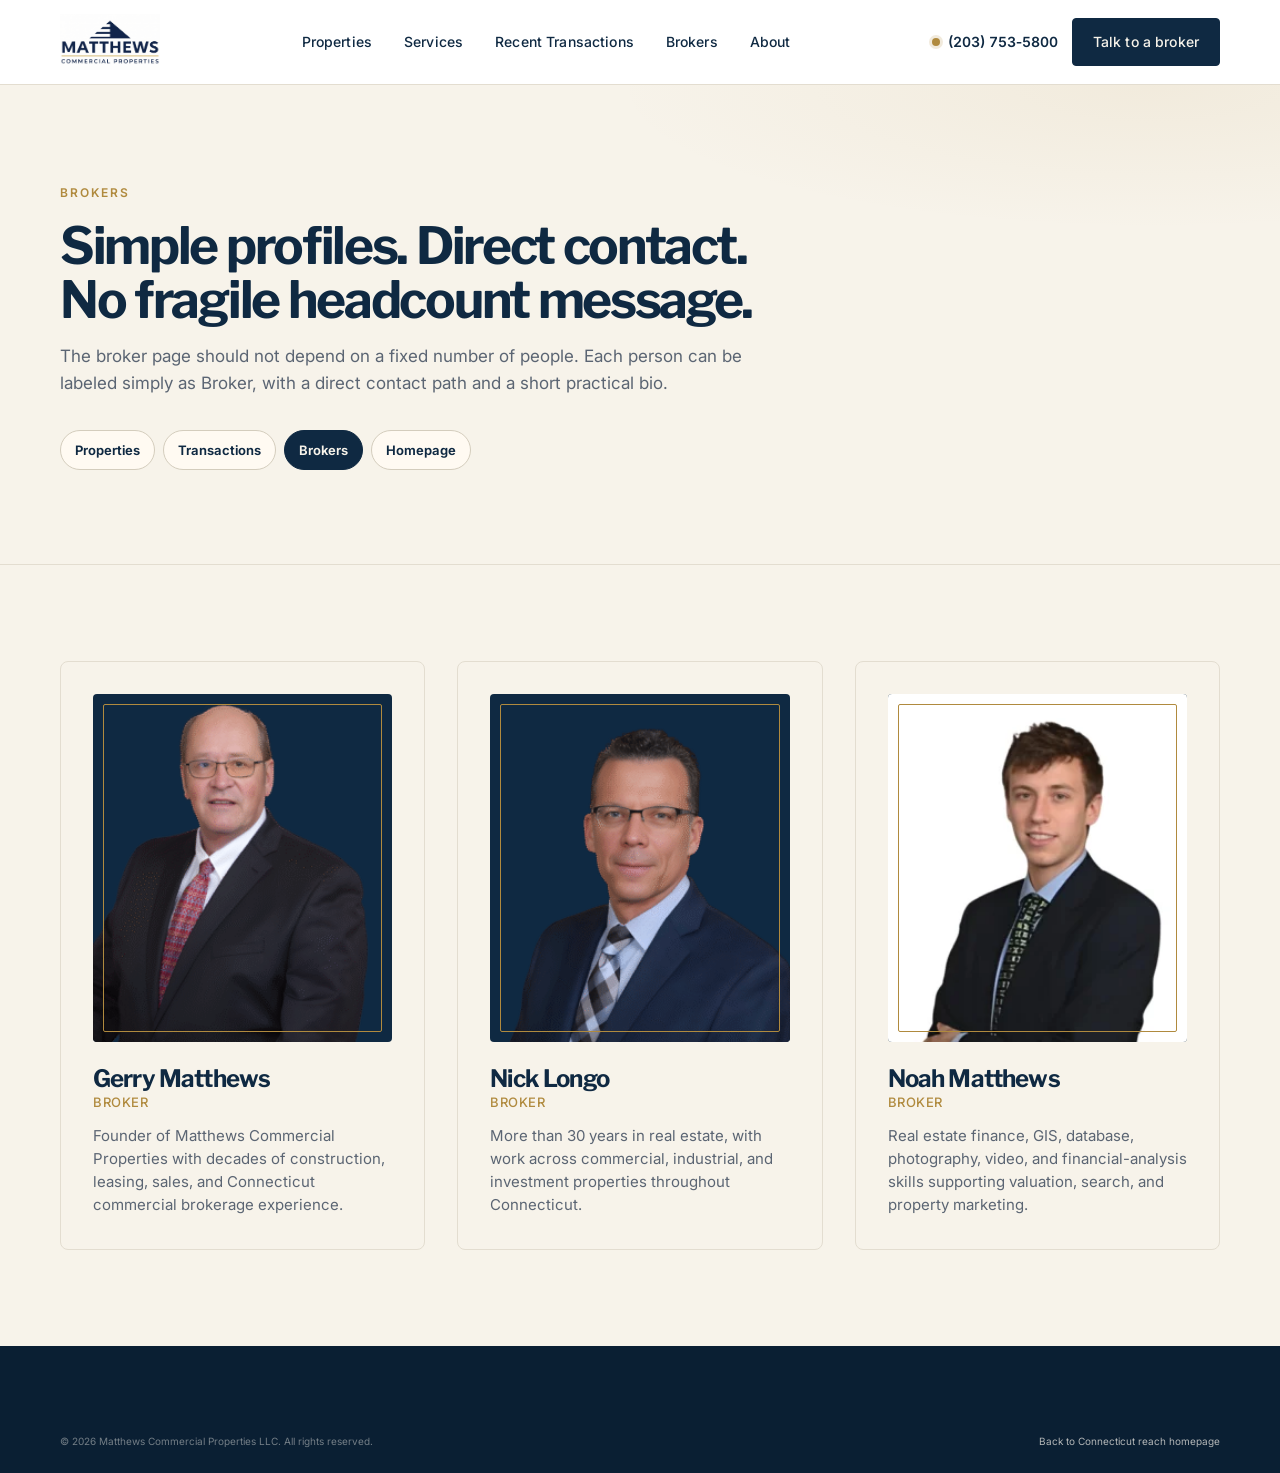
==== brokers-connecticut.html @ a69dc345 "Add subpage concepts and reduce heading scale" ====
<!doctype html>
<html lang="en">
  <head>
    <meta charset="utf-8" />
    <meta name="viewport" content="width=device-width,initial-scale=1" />
    <title>Brokers — Matthews Commercial Properties</title>
    <meta name="description" content="A page concept for Matthews Commercial Properties broker profiles with direct contact paths." />
    <meta name="theme-color" content="#0f2942" />
    <link rel="preconnect" href="https://fonts.googleapis.com" />
    <link rel="preconnect" href="https://fonts.gstatic.com" crossorigin />
    <link href="https://fonts.googleapis.com/css2?family=Inter:wght@300..700&family=Libre+Franklin:wght@400..800&display=swap" rel="stylesheet" />
    <link rel="stylesheet" href="css/styles.css" />
  </head>
  <body class="page-connecticut-reach">
    <header class="site-header" id="siteHeader">
      <div class="container header-inner">
        <a href="connecticut-reach.html" class="brand" aria-label="Matthews Commercial Properties home">
          <img class="brand-logo" src="assets/matthews-logo.jpg" alt="Matthews Commercial Properties" width="1935" height="1080" />
        </a>
        <nav class="primary-nav" aria-label="Primary">
          <ul>
            <li><a href="properties-connecticut.html">Properties</a></li>
            <li><a href="connecticut-reach.html#services">Services</a></li>
            <li><a href="transactions-connecticut.html">Recent Transactions</a></li>
            <li><a href="brokers-connecticut.html">Brokers</a></li>
            <li><a href="connecticut-reach.html#about">About</a></li>
          </ul>
        </nav>
        <div class="header-cta">
          <a class="phone-link" href="tel:+12037535800"><span class="phone-dot" aria-hidden="true"></span>(203) 753&#8209;5800</a>
          <a class="btn btn-primary" href="connecticut-reach.html#contact">Talk to a broker</a>
        </div>
      </div>
    </header>

    <main>
      <section class="subpage-hero">
        <div class="container">
          <span class="kicker">Brokers</span>
          <h1>Simple profiles. Direct contact. No fragile headcount message.</h1>
          <p>
            The broker page should not depend on a fixed number of people. Each person can be labeled
            simply as Broker, with a direct contact path and a short practical bio.
          </p>
          <nav class="subpage-tabs" aria-label="Page concepts">
            <a href="properties-connecticut.html">Properties</a>
            <a href="transactions-connecticut.html">Transactions</a>
            <a class="is-active" href="brokers-connecticut.html">Brokers</a>
            <a href="connecticut-reach.html">Homepage</a>
          </nav>
        </div>
      </section>

      <section class="subpage-section">
        <div class="container">
          <div class="broker-list">
            <article class="team-card">
              <div class="team-portrait"><img src="assets/gerry-matthews.png" alt="Gerry Matthews" width="270" height="340" /></div>
              <h2>Gerry Matthews</h2>
              <p class="team-role">Broker</p>
              <p class="team-bio">Founder of Matthews Commercial Properties with decades of construction, leasing, sales, and Connecticut commercial brokerage experience.</p>
            </article>
            <article class="team-card">
              <div class="team-portrait"><img src="assets/nick-longo.png" alt="Nick Longo" width="270" height="340" /></div>
              <h2>Nick Longo</h2>
              <p class="team-role">Broker</p>
              <p class="team-bio">More than 30 years in real estate, with work across commercial, industrial, and investment properties throughout Connecticut.</p>
            </article>
            <article class="team-card">
              <div class="team-portrait"><img src="assets/noah-matthews.webp" alt="Noah Matthews" width="270" height="340" /></div>
              <h2>Noah Matthews</h2>
              <p class="team-role">Broker</p>
              <p class="team-bio">Real estate finance, GIS, database, photography, video, and financial-analysis skills supporting valuation, search, and property marketing.</p>
            </article>
          </div>
        </div>
      </section>
    </main>

    <footer class="site-footer">
      <div class="container footer-meta">
        <small>© <span id="year"></span> Matthews Commercial Properties LLC. All rights reserved.</small>
        <small><a href="connecticut-reach.html">Back to Connecticut reach homepage</a></small>
      </div>
    </footer>
    <script src="js/connecticut-reach.js" defer></script>
  </body>
</html>
---- css/styles.css ----
/* ============================================================
   Matthews Commercial Properties — concept redesign
   Hand-coded HTML/CSS/JS. Single-page scroll layout.
   ============================================================ */

:root {
  /* Brand palette — navy/ink + warm cream + muted gold + slate */
  --ink: #0f2942;            /* deep navy, primary */
  --ink-2: #16334f;          /* navy hover / softer */
  --ink-3: #1a3b5c;
  --gold: #b08a3e;           /* logo brass accent */
  --gold-2: #c79a4a;
  --clay: #8d5a3b;           /* warmer regional / masonry note */
  --slate: #56697c;
  --slate-2: #7d8a99;

  --cream: #f7f3ea;          /* warm off-white background */
  --cream-2: #f0e8dc;
  --paper: #fffaf2;          /* lighter card surface */
  --paper-pure: #ffffff;     /* clean white for logo lockups */
  --rule: #e3ddd0;
  --rule-2: #d4cdbd;

  --text: #1a1f26;
  --text-muted: #5b6573;
  --text-faint: #8d97a3;

  /* Spacing scale */
  --s-1: 4px;
  --s-2: 8px;
  --s-3: 12px;
  --s-4: 16px;
  --s-5: 24px;
  --s-6: 32px;
  --s-7: 48px;
  --s-8: 64px;
  --s-9: 96px;
  --s-10: 128px;

  /* Type */
  --font-display: 'Libre Franklin', 'Inter', system-ui, -apple-system, 'Segoe UI', sans-serif;
  --font-body: 'Inter', system-ui, -apple-system, 'Segoe UI', sans-serif;

  --radius-sm: 4px;
  --radius-md: 8px;
  --radius-lg: 14px;

  --shadow-sm: 0 1px 2px rgba(15, 41, 66, 0.05), 0 2px 8px rgba(15, 41, 66, 0.04);
  --shadow-md: 0 4px 12px rgba(15, 41, 66, 0.08), 0 12px 32px rgba(15, 41, 66, 0.06);
  --shadow-lg: 0 20px 60px rgba(15, 41, 66, 0.18);

  --ease-out: cubic-bezier(0.16, 1, 0.3, 1);

  --header-h: 84px;
}

/* ============== reset ============== */
*, *::before, *::after { box-sizing: border-box; }
html { -webkit-text-size-adjust: 100%; scroll-behavior: smooth; }
body {
  margin: 0;
  font-family: var(--font-body);
  font-size: 16px;
  line-height: 1.55;
  color: var(--text);
  background: var(--cream);
  -webkit-font-smoothing: antialiased;
  -moz-osx-font-smoothing: grayscale;
}
img, svg { display: block; max-width: 100%; }
button { font: inherit; cursor: pointer; }
a { color: var(--ink); text-decoration: none; transition: color .2s var(--ease-out); }
a:hover { color: var(--gold); }
h1, h2, h3, h4 { margin: 0; font-family: var(--font-display); font-weight: 700; line-height: 1.08; letter-spacing: -0.035em; color: var(--ink); }
p { margin: 0 0 1em; }
ul { margin: 0; padding: 0; list-style: none; }

.skip-link {
  position: absolute; left: -9999px; top: 0;
  background: var(--ink); color: #fff; padding: 12px 18px; z-index: 200; border-radius: 0 0 8px 0;
}
.skip-link:focus { left: 0; }

::selection { background: var(--ink); color: var(--cream); }

/* ============== container ============== */
.container {
  width: 100%;
  max-width: 1240px;
  margin: 0 auto;
  padding: 0 clamp(20px, 4vw, 40px);
}

/* ============== buttons ============== */
.btn {
  display: inline-flex; align-items: center; gap: 8px;
  padding: 12px 20px;
  font-family: var(--font-body);
  font-size: 14px;
  font-weight: 500;
  letter-spacing: 0.01em;
  border-radius: var(--radius-sm);
  border: 1px solid transparent;
  transition: all .25s var(--ease-out);
  white-space: nowrap;
  cursor: pointer;
}
.btn-lg { padding: 15px 26px; font-size: 15px; }

.btn-primary {
  background: var(--ink);
  color: var(--cream);
  border-color: var(--ink);
}
.btn-primary:hover {
  background: var(--ink-2);
  color: #fff;
  transform: translateY(-1px);
  box-shadow: var(--shadow-md);
}

.btn-ghost {
  background: transparent;
  color: var(--ink);
  border-color: var(--ink);
}
.btn-ghost:hover { background: var(--ink); color: var(--cream); }

.btn-outline-light {
  background: transparent;
  color: var(--cream);
  border-color: rgba(245, 241, 234, 0.4);
  padding: 14px 24px;
}
.btn-outline-light:hover { background: var(--cream); color: var(--ink); border-color: var(--cream); }

/* ============== HEADER ============== */
.site-header {
  position: sticky; top: 0; z-index: 80;
  background: var(--paper-pure);
  border-bottom: 1px solid var(--rule);
  transition: box-shadow .3s var(--ease-out), background .3s var(--ease-out);
}
.site-header.is-scrolled {
  box-shadow: var(--shadow-sm);
  background: rgba(255, 255, 255, 0.95);
  backdrop-filter: blur(10px);
}
.header-inner {
  display: flex;
  align-items: center;
  justify-content: space-between;
  gap: var(--s-5);
  min-height: var(--header-h);
  padding-top: var(--s-3);
  padding-bottom: var(--s-3);
}

/* Brand lockup */
.brand { display: inline-flex; align-items: center; gap: 14px; color: var(--ink); }
.brand:hover { color: var(--ink); }
.brand-logo {
  height: 56px;
  width: auto;
  display: block;
  /* Keep proportions: original is ~1935x1080. height 56 -> width ~100 */
}
.brand-text { display: none; }  /* image is the wordmark now */

/* Primary nav */
.primary-nav ul {
  display: flex; gap: 4px; align-items: center;
}
.primary-nav a {
  display: inline-block;
  font-size: 14px;
  font-weight: 500;
  color: var(--ink);
  padding: 10px 14px;
  letter-spacing: 0.01em;
  position: relative;
}
.primary-nav a::after {
  content: '';
  position: absolute; left: 14px; right: 14px; bottom: 6px;
  height: 1px; background: var(--gold);
  transform: scaleX(0); transform-origin: left;
  transition: transform .3s var(--ease-out);
}
.primary-nav a:hover::after { transform: scaleX(1); }

.header-cta { display: inline-flex; align-items: center; gap: 14px; }
.phone-link {
  display: inline-flex; align-items: center; gap: 8px;
  font-size: 14px; font-weight: 600; color: var(--ink);
  font-variant-numeric: tabular-nums;
}
.phone-dot {
  width: 8px; height: 8px; border-radius: 50%; background: var(--gold);
  box-shadow: 0 0 0 3px rgba(176, 138, 62, 0.18);
}
.phone-link:hover { color: var(--gold); }

.nav-toggle {
  display: none;
  background: transparent;
  border: 1px solid var(--rule-2);
  padding: 9px 10px;
  border-radius: var(--radius-sm);
  flex-direction: column; gap: 4px;
  width: 38px;
}
.nav-toggle span {
  display: block; height: 1.5px; width: 18px; background: var(--ink);
  transition: transform .25s var(--ease-out), opacity .25s var(--ease-out);
}
.nav-toggle[aria-expanded="true"] span:nth-child(1) { transform: translateY(5.5px) rotate(45deg); }
.nav-toggle[aria-expanded="true"] span:nth-child(2) { opacity: 0; }
.nav-toggle[aria-expanded="true"] span:nth-child(3) { transform: translateY(-5.5px) rotate(-45deg); }

.mobile-nav {
  border-top: 1px solid var(--rule);
  padding: var(--s-3) 0 var(--s-5);
  background: var(--paper-pure);
}
.mobile-nav ul { padding: 0 clamp(20px, 4vw, 40px); display: flex; flex-direction: column; gap: 2px; }
.mobile-nav a {
  display: block; padding: 12px 0;
  font-size: 16px; font-weight: 500; color: var(--ink);
  border-bottom: 1px solid var(--rule);
}

/* ============== HERO ============== */
.hero {
  position: relative;
  padding: clamp(64px, 12vw, 140px) 0 clamp(56px, 10vw, 120px);
  background:
    radial-gradient(ellipse 80% 60% at 90% 0%, rgba(176, 138, 62, 0.08), transparent 60%),
    radial-gradient(ellipse 60% 50% at 0% 100%, rgba(15, 41, 66, 0.04), transparent 60%),
    var(--cream);
  overflow: hidden;
}
.hero-grid-bg {
  position: absolute; inset: 0;
  background-image:
    linear-gradient(to right, rgba(15, 41, 66, 0.05) 1px, transparent 1px),
    linear-gradient(to bottom, rgba(15, 41, 66, 0.05) 1px, transparent 1px);
  background-size: 80px 80px;
  mask-image: radial-gradient(ellipse 100% 80% at 50% 50%, black 30%, transparent 80%);
  pointer-events: none;
}
.hero-inner { position: relative; max-width: 1080px; }
.hero-inner { max-width: 1240px; }
.hero-main {
  display: grid;
  grid-template-columns: minmax(0, 1.08fr) minmax(320px, 0.72fr);
  gap: clamp(40px, 6vw, 88px);
  align-items: center;
  margin-bottom: var(--s-8);
}
.hero-copy { min-width: 0; }

.hero-eyebrow {
  display: inline-flex; align-items: center; gap: 12px;
  font-size: 13px; font-weight: 500;
  color: var(--ink);
  letter-spacing: 0.08em;
  text-transform: uppercase;
  margin-bottom: var(--s-6);
}
.eyebrow-line { display: inline-block; width: 32px; height: 1px; background: var(--gold); }
.kicker {
  display: inline-block;
  font-family: var(--font-body);
  font-size: 12px;
  font-weight: 600;
  color: var(--gold);
  letter-spacing: 0.16em;
  text-transform: uppercase;
  margin-bottom: var(--s-4);
}
.kicker-light { color: var(--gold-2); }

.hero-title {
  font-family: var(--font-display);
  font-size: clamp(44px, 5.15vw, 70px);
  font-weight: 760;
  line-height: 1.02;
  letter-spacing: -0.052em;
  color: var(--ink);
  margin: 0 0 var(--s-5);
}
.hero-title em { font-style: normal; color: var(--clay); font-weight: 760; }

.page-connecticut-reach .hero-title {
  max-width: 15.5ch;
  font-size: clamp(36px, 4vw, 52px);
  line-height: 1.08;
  letter-spacing: -0.042em;
}

.page-connecticut-reach .hero-title span {
  display: block;
  white-space: nowrap;
}

.page-connecticut-reach .hero-lede {
  max-width: 56ch;
}

.page-connecticut-reach .section-head h2 {
  font-size: clamp(28px, 2.8vw, 38px);
  line-height: 1.12;
  letter-spacing: -0.032em;
}

.page-connecticut-reach .proof-teaser-copy h2,
.page-connecticut-reach .property-map-copy h3,
.page-connecticut-reach .contact-copy h2,
.page-connecticut-reach .about-copy h2 {
  font-size: clamp(26px, 2.6vw, 36px);
  line-height: 1.14;
  letter-spacing: -0.03em;
}

.page-connecticut-reach .section {
  padding: clamp(56px, 8vw, 96px) 0;
}

.page-connecticut-reach .section-head {
  max-width: 660px;
  margin-bottom: var(--s-6);
}

.page-connecticut-reach .section-lead {
  font-size: 16px;
}

.page-connecticut-reach .case-title {
  font-size: clamp(24px, 2.5vw, 32px);
  letter-spacing: -0.028em;
}

.hero-lede {
  max-width: 60ch;
  font-size: clamp(17px, 1.4vw, 19px);
  line-height: 1.6;
  color: var(--text);
  margin-bottom: var(--s-6);
}

.hero-ctas { display: flex; flex-wrap: wrap; gap: 12px; }

.hero-listings {
  background: var(--paper-pure);
  border: 1px solid var(--rule-2);
  border-radius: var(--radius-md);
  box-shadow: var(--shadow-md);
  overflow: hidden;
}
.hero-listings-head {
  display: flex;
  align-items: baseline;
  justify-content: space-between;
  gap: var(--s-3);
  padding: var(--s-4) var(--s-5);
  border-bottom: 1px solid var(--rule);
}
.hero-listings-head span {
  color: var(--gold);
  font-size: 11px;
  font-weight: 650;
  letter-spacing: 0.12em;
  text-transform: uppercase;
}
.hero-listings-head strong {
  color: var(--ink);
  font-size: 13px;
  font-weight: 650;
}
.hero-listing-items {
  display: flex;
  flex-direction: column;
}
.hero-listing-items a {
  display: grid;
  grid-template-columns: 88px minmax(0, 1fr);
  grid-template-rows: auto auto auto;
  column-gap: 14px;
  row-gap: 2px;
  align-items: center;
  padding: 14px var(--s-5);
  border-bottom: 1px solid var(--rule);
  color: var(--ink);
}
.hero-listing-items a:last-child { border-bottom: 0; }
.hero-listing-items a:hover {
  background: var(--paper);
  color: var(--ink);
}
.hero-listing-items img {
  grid-row: 1 / 4;
  width: 88px;
  height: 64px;
  object-fit: cover;
  border: 1px solid var(--rule);
  border-radius: 6px;
  box-shadow: 0 8px 20px rgba(30, 36, 43, 0.08);
}
.hero-listing-items span {
  color: var(--gold);
  font-size: 10px;
  font-weight: 700;
  letter-spacing: 0.12em;
  text-transform: uppercase;
}
.hero-listing-items strong {
  font-size: 16px;
  line-height: 1.2;
}
.hero-listing-items small {
  color: var(--text-muted);
  font-size: 13px;
}

.hero-marquee {
  display: grid;
  grid-template-columns: repeat(4, minmax(0, 1fr));
  gap: 1px;
  background: var(--rule-2);
  border: 1px solid var(--rule-2);
  margin: 0;
}
.hero-marquee > div {
  background: var(--cream);
  padding: var(--s-5) var(--s-5);
}
.hero-marquee dt {
  font-size: 11px;
  letter-spacing: 0.14em;
  text-transform: uppercase;
  color: var(--slate);
  font-weight: 500;
  margin-bottom: 8px;
}
.hero-marquee dd {
  margin: 0;
  font-family: var(--font-display);
  font-size: clamp(30px, 4vw, 42px);
  font-weight: 700;
  color: var(--ink);
  line-height: 1;
  font-variant-numeric: tabular-nums;
}
.hero-marquee dd span {
  font-family: var(--font-body);
  font-size: 14px;
  font-weight: 500;
  color: var(--slate);
  letter-spacing: 0;
  margin-left: 4px;
}

/* ============== TRUST STRIP ============== */
.market-snapshot {
  background: var(--paper);
  border-top: 1px solid var(--rule);
  border-bottom: 1px solid var(--rule);
  padding: clamp(56px, 8vw, 90px) 0;
}
.snapshot-grid {
  display: grid;
  grid-template-columns: 0.85fr 1.25fr;
  gap: var(--s-8);
  align-items: center;
}
.snapshot-copy h2 {
  font-size: clamp(32px, 4vw, 50px);
  margin-bottom: var(--s-4);
}
.snapshot-copy p {
  color: var(--text-muted);
  max-width: 48ch;
  line-height: 1.65;
  margin-bottom: var(--s-6);
}
.snapshot-actions {
  display: flex;
  flex-wrap: wrap;
  gap: 10px;
}
.snapshot-panel {
  display: grid;
  grid-template-columns: 1.25fr 0.85fr;
  gap: 1px;
  background: var(--rule-2);
  border: 1px solid var(--rule-2);
  border-radius: var(--radius-md);
  overflow: hidden;
  box-shadow: var(--shadow-sm);
}
.snapshot-map {
  min-height: 360px;
  background: var(--cream);
  color: var(--ink);
}
.snapshot-map svg { width: 100%; height: 100%; }
.snapshot-pins circle {
  fill: var(--ink);
  stroke: var(--cream);
  stroke-width: 3;
}
.snapshot-pins .pin-featured circle { fill: var(--gold); }
.snapshot-pins text {
  fill: var(--ink);
  font-size: 13px;
  font-weight: 600;
  paint-order: stroke;
  stroke: var(--cream);
  stroke-width: 4px;
  stroke-linejoin: round;
}
.snapshot-list {
  background: var(--paper-pure);
  display: flex;
  flex-direction: column;
}
.snapshot-list article {
  padding: var(--s-5);
  border-bottom: 1px solid var(--rule);
}
.snapshot-list article:last-child { border-bottom: 0; }
.snapshot-list span {
  display: block;
  font-size: 11px;
  font-weight: 600;
  letter-spacing: 0.12em;
  text-transform: uppercase;
  color: var(--gold);
  margin-bottom: 8px;
}
.snapshot-list h3 {
  font-family: var(--font-body);
  font-size: 17px;
  font-weight: 650;
  letter-spacing: -0.01em;
  margin-bottom: 4px;
}
.snapshot-list p {
  color: var(--text-muted);
  font-size: 13px;
  line-height: 1.45;
  margin: 0;
}

.strip {
  background: var(--ink);
  color: var(--cream);
  padding: var(--s-5) 0;
}
.strip-inner {
  display: flex; align-items: center; justify-content: space-between;
  gap: var(--s-5);
  flex-wrap: wrap;
}
.strip-item { display: flex; flex-direction: column; gap: 4px; min-width: 200px; }
.strip-label {
  font-size: 11px;
  letter-spacing: 0.16em;
  text-transform: uppercase;
  color: var(--gold-2);
  font-weight: 500;
}
.strip-value { font-size: 15px; color: #f4efe5; font-weight: 400; }
.strip-divider { width: 1px; height: 36px; background: rgba(245, 241, 234, 0.2); }

/* ============== PAGE ARCHITECTURE ============== */
.page-architecture {
  background: var(--paper);
  border-bottom: 1px solid var(--rule);
  padding: clamp(44px, 7vw, 76px) 0;
}
.page-architecture-grid {
  display: grid;
  grid-template-columns: 0.8fr 1.4fr;
  gap: clamp(28px, 5vw, 64px);
  align-items: start;
}
.page-architecture-copy h2 {
  font-size: clamp(26px, 2.8vw, 38px);
  line-height: 1.12;
  letter-spacing: -0.032em;
  margin-bottom: var(--s-4);
}
.page-architecture-copy p {
  color: var(--text-muted);
  font-size: 16px;
  line-height: 1.6;
  margin: 0;
  max-width: 42ch;
}
.page-card-grid {
  display: grid;
  grid-template-columns: repeat(3, 1fr);
  gap: 1px;
  background: var(--rule-2);
  border: 1px solid var(--rule-2);
}
.page-card {
  background: var(--cream);
  padding: var(--s-5);
  min-height: 188px;
  display: flex;
  flex-direction: column;
  color: var(--ink);
}
.page-card:hover {
  background: var(--paper-pure);
  color: var(--ink);
}
.page-card span {
  color: var(--gold);
  font-size: 11px;
  font-weight: 700;
  letter-spacing: 0.12em;
  text-transform: uppercase;
  margin-bottom: var(--s-3);
}
.page-card strong {
  font-family: var(--font-display);
  font-size: 22px;
  line-height: 1.14;
  letter-spacing: -0.03em;
  margin-bottom: var(--s-3);
}
.page-card em {
  color: var(--text-muted);
  font-size: 14px;
  line-height: 1.5;
  font-style: normal;
  margin-bottom: var(--s-4);
}
.page-card small {
  color: var(--ink);
  margin-top: auto;
  font-weight: 650;
  font-size: 13px;
}

/* ============== WORKING STYLE ============== */
.proof-teaser {
  background: var(--paper);
  border-bottom: 1px solid var(--rule);
  padding: clamp(42px, 6vw, 68px) 0;
}
.proof-teaser-grid {
  display: grid;
  grid-template-columns: 0.75fr 1.45fr;
  gap: clamp(32px, 5vw, 72px);
  align-items: start;
}
.proof-teaser-copy h2 {
  font-size: clamp(26px, 3vw, 38px);
  line-height: 1.12;
  letter-spacing: -0.04em;
  max-width: 16ch;
}
.proof-teaser-cards {
  display: grid;
  grid-template-columns: repeat(3, 1fr);
  gap: 1px;
  background: var(--rule-2);
  border: 1px solid var(--rule-2);
}
.proof-teaser-cards article {
  background: var(--cream);
  padding: var(--s-5) var(--s-5) var(--s-6);
  min-height: 132px;
}
.proof-teaser-cards strong {
  display: block;
  color: var(--ink);
  font-family: var(--font-body);
  font-size: 17px;
  font-weight: 750;
  line-height: 1.2;
  letter-spacing: -0.015em;
  margin-bottom: 10px;
}
.proof-teaser-cards span {
  display: block;
  color: var(--text-muted);
  font-size: 14px;
  line-height: 1.55;
}

/* ============== SECTIONS ============== */
.section {
  padding: clamp(80px, 11vw, 140px) 0;
}
.section-head {
  max-width: 760px;
  margin-bottom: var(--s-8);
}
.section-head h2 {
  font-size: clamp(34px, 4.5vw, 56px);
  line-height: 1.05;
  letter-spacing: -0.045em;
  margin-bottom: var(--s-5);
}
.section-lead {
  font-size: 17px;
  line-height: 1.6;
  color: var(--text-muted);
  max-width: 60ch;
}
.section-head-row {
  display: flex; justify-content: space-between; gap: var(--s-5) var(--s-7);
  flex-wrap: wrap; align-items: flex-end; max-width: none;
}
.section-head-row > div { max-width: 640px; }
.section-head-row .filter-bar { flex-shrink: 0; }

.section-dark {
  background: var(--ink);
  color: var(--cream);
}
.section-dark h2, .section-dark h3 { color: var(--cream); }
.section-dark .section-lead { color: rgba(245, 241, 234, 0.72); }

/* ============== SERVICES ============== */
.services-grid {
  display: grid;
  grid-template-columns: repeat(2, 1fr);
  gap: 1px;
  background: var(--rule-2);
  border: 1px solid var(--rule-2);
}
.service-card {
  background: var(--cream);
  padding: var(--s-7) var(--s-6);
  position: relative;
  transition: background .25s var(--ease-out);
}
.service-card:hover { background: var(--paper); }
.service-num {
  font-family: var(--font-display);
  font-size: 22px;
  color: var(--gold);
  font-weight: 700;
  margin-bottom: var(--s-5);
  letter-spacing: 0.04em;
}
.service-card h3 {
  font-size: 30px;
  line-height: 1.1;
  letter-spacing: -0.035em;
  margin-bottom: var(--s-4);
}
.service-card p { color: var(--text); line-height: 1.6; margin-bottom: var(--s-5); }
.service-list {
  display: flex; flex-direction: column; gap: 6px;
  border-top: 1px solid var(--rule-2);
  padding-top: var(--s-4);
}
.service-list li {
  font-size: 14px;
  color: var(--text-muted);
  padding-left: 18px;
  position: relative;
}
.service-list li::before {
  content: ''; position: absolute; left: 0; top: 9px;
  width: 8px; height: 1px; background: var(--gold);
}

.service-footnote {
  margin-top: var(--s-7);
  padding: var(--s-4) var(--s-5);
  background: var(--paper);
  border-left: 3px solid var(--gold);
  font-size: 14px;
  color: var(--text-muted);
  display: flex; gap: 12px; align-items: flex-start;
}
.service-footnote span { color: var(--gold); font-weight: 700; }

/* ============== PROPERTIES ============== */
.filter-bar {
  display: flex; flex-wrap: wrap; gap: 6px;
  padding: 6px;
  background: rgba(245, 241, 234, 0.06);
  border: 1px solid rgba(245, 241, 234, 0.14);
  border-radius: 999px;
}
.chip {
  background: transparent;
  border: none;
  color: rgba(245, 241, 234, 0.7);
  padding: 8px 16px;
  border-radius: 999px;
  font-size: 13px;
  font-weight: 500;
  letter-spacing: 0.01em;
  transition: all .2s var(--ease-out);
}
.chip:hover { color: var(--cream); }
.chip.is-active {
  background: var(--cream);
  color: var(--ink);
}

.property-grid {
  display: grid;
  grid-template-columns: repeat(3, 1fr);
  gap: 24px;
}
.property-card {
  background: var(--paper);
  color: var(--text);
  border-radius: var(--radius-md);
  overflow: hidden;
  display: flex; flex-direction: column;
  transition: transform .3s var(--ease-out), box-shadow .3s var(--ease-out);
  border: 1px solid transparent;
}
.property-card:hover {
  transform: translateY(-3px);
  box-shadow: var(--shadow-lg);
}
.property-img {
  aspect-ratio: 4 / 3;
  position: relative;
  overflow: hidden;
  background: var(--cream);
  color: var(--ink);
}
.property-img svg,
.property-img img {
  width: 100%;
  height: 100%;
}
.property-img img {
  object-fit: cover;
}
.property-status {
  position: absolute; top: 12px; left: 12px;
  background: var(--ink);
  color: var(--cream);
  font-size: 11px;
  letter-spacing: 0.12em;
  text-transform: uppercase;
  padding: 6px 10px;
  border-radius: var(--radius-sm);
}
.property-status.for-lease { background: var(--gold); color: var(--ink); }
.property-body { padding: 20px 22px 24px; flex: 1; display: flex; flex-direction: column; }
.property-meta-top {
  display: flex; align-items: center; justify-content: space-between;
  font-size: 12px;
  color: var(--text-muted);
  letter-spacing: 0.06em;
  text-transform: uppercase;
  margin-bottom: 10px;
}
.property-body h3 {
  font-family: var(--font-display);
  font-size: 22px;
  font-weight: 700;
  line-height: 1.15;
  margin-bottom: 6px;
  color: var(--ink);
}
.property-loc {
  font-size: 14px;
  color: var(--text-muted);
  margin-bottom: 14px;
}
.property-stats {
  display: flex; gap: 18px;
  padding-top: 12px;
  margin-top: auto;
  border-top: 1px solid var(--rule-2);
  font-size: 13px;
}
.property-stats div { display: flex; flex-direction: column; gap: 2px; }
.property-stats span:first-child { color: var(--text-faint); font-size: 11px; letter-spacing: 0.08em; text-transform: uppercase; }
.property-stats span:last-child { color: var(--ink); font-weight: 600; font-variant-numeric: tabular-nums; }

.property-map-panel {
  display: grid;
  grid-template-columns: minmax(260px, 0.42fr) minmax(0, 1fr);
  gap: 1px;
  margin-bottom: var(--s-7);
  background: rgba(245, 241, 234, 0.16);
  border: 1px solid rgba(245, 241, 234, 0.18);
  border-radius: var(--radius-md);
  overflow: hidden;
  min-height: 420px;
}
.property-map-copy {
  background: rgba(255, 250, 242, 0.06);
  padding: var(--s-6);
  display: flex;
  flex-direction: column;
  justify-content: center;
}
.property-map-copy h3 {
  font-size: clamp(26px, 3vw, 38px);
  line-height: 1.08;
  letter-spacing: -0.04em;
  margin-bottom: var(--s-4);
}
.property-map-copy p {
  color: rgba(245, 241, 234, 0.72);
  line-height: 1.62;
  max-width: 34ch;
  margin: 0;
}
.property-real-map,
.real-map {
  min-height: 420px;
  width: 100%;
  z-index: 0;
}
.leaflet-container {
  font-family: var(--font-body);
  background: var(--cream);
}
.leaflet-popup-content-wrapper,
.leaflet-popup-tip {
  border-radius: 6px;
  box-shadow: 0 14px 34px rgba(15, 41, 66, 0.2);
}
.leaflet-popup-content {
  margin: 12px 14px;
  color: var(--ink);
  line-height: 1.35;
}
.leaflet-popup-content strong {
  display: block;
  margin-bottom: 2px;
}
.map-pin {
  display: block;
  width: 18px;
  height: 18px;
  border-radius: 999px;
  background: var(--gold);
  border: 3px solid var(--paper-pure);
  box-shadow: 0 4px 12px rgba(15, 41, 66, 0.28);
}
.map-pin.market-pin {
  width: 14px;
  height: 14px;
  background: var(--ink);
  opacity: 0.88;
}

.cta-row {
  margin-top: var(--s-7);
  text-align: center;
}

/* ============== CASE STUDIES ============== */
.case-stack { display: flex; flex-direction: column; gap: var(--s-7); }
.transaction-list {
  display: grid;
  grid-template-columns: repeat(3, 1fr);
  gap: 1px;
  background: var(--rule-2);
  border: 1px solid var(--rule-2);
  margin-bottom: var(--s-7);
}
.transaction-list article {
  background: var(--paper);
  padding: var(--s-5);
  min-height: 178px;
  display: flex;
  flex-direction: column;
  gap: 10px;
}
.transaction-list span {
  align-self: flex-start;
  background: var(--ink);
  color: var(--cream);
  border-radius: 3px;
  padding: 5px 8px;
  font-size: 11px;
  font-weight: 650;
  letter-spacing: 0.12em;
  text-transform: uppercase;
}
.transaction-list strong {
  color: var(--ink);
  font-family: var(--font-display);
  font-size: 22px;
  line-height: 1.15;
  letter-spacing: -0.03em;
}
.transaction-list em {
  color: var(--text-muted);
  font-style: normal;
  font-size: 14px;
  line-height: 1.55;
}
.case {
  background: var(--paper);
  border: 1px solid var(--rule);
  border-radius: var(--radius-md);
  padding: var(--s-7) clamp(28px, 4vw, 56px);
  display: grid;
  grid-template-columns: 1fr;
  gap: var(--s-5);
  transition: border-color .25s var(--ease-out);
}
.case:hover { border-color: var(--gold); }
.case-meta {
  display: flex; gap: 16px; align-items: center;
  font-size: 12px;
  letter-spacing: 0.14em;
  text-transform: uppercase;
  color: var(--slate);
}
.case-tag {
  background: var(--ink);
  color: var(--cream);
  padding: 6px 10px;
  border-radius: 3px;
  font-weight: 500;
}
.case-loc { color: var(--text-muted); }
.case-title {
  font-family: var(--font-display);
  font-size: clamp(28px, 3.6vw, 42px);
  font-weight: 740;
  line-height: 1.1;
  letter-spacing: -0.04em;
}
.case-body {
  display: grid;
  grid-template-columns: 1.4fr 1fr;
  gap: var(--s-7);
  align-items: start;
}
.case-body p { color: var(--text); line-height: 1.65; font-size: 16px; margin: 0; }
.case-stats {
  display: flex; flex-direction: column; gap: var(--s-3);
  border-left: 1px solid var(--rule-2);
  padding-left: var(--s-5);
  margin: 0;
}
.case-stats > div { display: flex; flex-direction: column; }
.case-stats dt {
  font-size: 11px;
  letter-spacing: 0.14em;
  text-transform: uppercase;
  color: var(--slate);
  margin-bottom: 4px;
}
.case-stats dd {
  margin: 0;
  font-family: var(--font-display);
  font-size: 22px;
  font-weight: 700;
  color: var(--ink);
  line-height: 1.1;
}

/* ============== TESTIMONIAL ============== */
.section-quote {
  background: var(--cream-2);
  padding: clamp(80px, 10vw, 130px) 0;
}
.quote-inner {
  max-width: 900px;
  text-align: center;
}
.quote-mark {
  width: 44px; height: 32px;
  color: var(--gold);
  margin: 0 auto var(--s-5);
}
.testimonial p {
  font-family: var(--font-display);
  font-size: clamp(26px, 3.2vw, 38px);
  line-height: 1.3;
  color: var(--ink);
  font-style: normal;
  font-weight: 650;
  margin: 0 0 var(--s-6);
  letter-spacing: -0.035em;
}
.testimonial footer { display: flex; flex-direction: column; align-items: center; gap: 2px; }
.testimonial cite { font-style: normal; display: flex; flex-direction: column; gap: 2px; align-items: center; }
.testimonial strong {
  font-family: var(--font-body);
  font-weight: 600;
  font-size: 15px;
  color: var(--ink);
  letter-spacing: 0.02em;
}
.testimonial cite span {
  font-size: 13px;
  color: var(--text-muted);
  letter-spacing: 0.04em;
  text-transform: uppercase;
}

/* ============== GEOGRAPHY ============== */
.geo-grid {
  display: grid;
  grid-template-columns: 1.4fr 1fr;
  gap: var(--s-8);
  align-items: start;
}
.geo-map {
  background: var(--paper);
  border: 1px solid var(--rule);
  border-radius: var(--radius-md);
  color: var(--ink);
  aspect-ratio: 4 / 3;
  overflow: hidden;
}
.geo-copy { display: flex; flex-direction: column; gap: var(--s-6); }
.geo-block h3 {
  font-family: var(--font-body);
  font-size: 12px;
  font-weight: 600;
  color: var(--gold);
  letter-spacing: 0.14em;
  text-transform: uppercase;
  margin-bottom: var(--s-4);
}
.geo-list {
  display: grid;
  grid-template-columns: 1fr 1fr;
  gap: 6px 16px;
}
.geo-list li {
  font-size: 16px;
  color: var(--ink);
  padding: 4px 0;
  border-bottom: 1px dashed transparent;
}

/* ============== TEAM ============== */
.section-team { background: var(--paper); }
.team-grid {
  display: grid;
  grid-template-columns: repeat(3, 1fr);
  gap: var(--s-6);
}
.team-card {
  background: var(--cream);
  border: 1px solid var(--rule);
  padding: var(--s-6);
  border-radius: var(--radius-md);
  transition: transform .25s var(--ease-out), box-shadow .25s var(--ease-out);
}
.team-card:hover { transform: translateY(-2px); box-shadow: var(--shadow-md); }
.team-portrait {
  width: 100%;
  aspect-ratio: 4 / 4.65;
  border-radius: var(--radius-sm);
  background: var(--ink);
  overflow: hidden;
  margin-bottom: var(--s-5);
  position: relative;
}
.team-portrait::after {
  content: ''; position: absolute; inset: 10px;
  border: 1px solid var(--gold);
  border-radius: 2px;
  pointer-events: none;
}
.team-portrait img {
  width: 100%;
  height: 100%;
  object-fit: cover;
  object-position: center top;
}
.team-card h3 { font-size: 22px; margin-bottom: 6px; }
.team-role {
  font-size: 13px;
  color: var(--gold);
  font-weight: 500;
  letter-spacing: 0.04em;
  text-transform: uppercase;
  margin-bottom: var(--s-3);
}
.team-bio { color: var(--text-muted); font-size: 15px; margin: 0; }
.team-note {
  margin-top: var(--s-6);
  font-size: 13px;
  color: var(--text-faint);
  font-style: italic;
}

/* ============== ABOUT ============== */
.section-about { background: var(--cream-2); }
.about-grid {
  display: grid;
  grid-template-columns: 1.5fr 1fr;
  gap: var(--s-8);
  align-items: start;
}
.about-copy h2 { font-size: clamp(36px, 4.5vw, 60px); margin-bottom: var(--s-6); }
.about-copy p {
  font-size: 17px;
  line-height: 1.65;
  color: var(--text);
  margin-bottom: var(--s-4);
}
.about-stats {
  display: grid;
  grid-template-columns: 1fr 1fr;
  gap: 1px;
  background: var(--rule-2);
  border: 1px solid var(--rule-2);
}
.about-stats > div {
  background: var(--cream);
  padding: var(--s-6) var(--s-5);
  display: flex; flex-direction: column; gap: 8px;
}
.stat-num {
  font-family: var(--font-display);
  font-size: clamp(40px, 5vw, 58px);
  font-weight: 700;
  color: var(--ink);
  line-height: 1;
  font-variant-numeric: tabular-nums;
}
.stat-num em { color: var(--gold); font-style: normal; }
.stat-label { font-size: 13px; color: var(--text-muted); letter-spacing: 0.02em; }

/* ============== CMS NOTE ============== */
.cms-note { padding: var(--s-8) 0 var(--s-9); background: var(--cream); }
.cms-card {
  background: var(--paper);
  border: 1px dashed var(--gold);
  border-radius: var(--radius-md);
  padding: var(--s-7);
  display: grid;
  grid-template-columns: 1fr 1.6fr;
  gap: var(--s-7);
}
.cms-tag {
  display: inline-block;
  font-size: 11px;
  letter-spacing: 0.14em;
  text-transform: uppercase;
  color: var(--gold);
  font-weight: 600;
  margin-bottom: var(--s-3);
}
.cms-head h3 { font-size: 28px; margin-bottom: var(--s-3); }
.cms-head p { color: var(--text-muted); font-size: 14px; margin: 0; }
.cms-types {
  display: grid;
  grid-template-columns: 1fr 1fr;
  gap: var(--s-4) var(--s-5);
  padding: 0;
}
.cms-types li { border-top: 1px solid var(--rule); padding-top: var(--s-3); }
.cms-types h4 {
  font-family: var(--font-body);
  font-size: 13px;
  font-weight: 600;
  letter-spacing: 0.06em;
  text-transform: uppercase;
  color: var(--ink);
  margin-bottom: 4px;
}
.cms-types p { font-size: 13px; color: var(--text-muted); margin: 0; line-height: 1.5; }

/* ============== CONTACT ============== */
.section-contact {
  background: var(--ink);
  color: var(--cream);
}
.section-contact h2 { color: var(--cream); }
.contact-grid {
  display: grid;
  grid-template-columns: 1fr 1fr;
  gap: var(--s-8);
  align-items: start;
}
.contact-copy h2 {
  font-size: clamp(36px, 4.5vw, 56px);
  margin-bottom: var(--s-5);
}
.contact-copy p {
  color: rgba(245, 241, 234, 0.78);
  font-size: 17px;
  max-width: 50ch;
  margin-bottom: var(--s-6);
}
.contact-points { display: flex; flex-direction: column; gap: var(--s-4); }
.contact-points li {
  display: grid;
  grid-template-columns: 80px 1fr;
  align-items: baseline;
  gap: var(--s-4);
  padding-bottom: var(--s-3);
  border-bottom: 1px solid rgba(245, 241, 234, 0.12);
}
.contact-label {
  font-size: 11px;
  letter-spacing: 0.14em;
  text-transform: uppercase;
  color: var(--gold-2);
}
.contact-points a, .contact-points span:last-child {
  color: var(--cream);
  font-size: 16px;
  font-weight: 500;
}
.contact-points a:hover { color: var(--gold); }

.contact-form {
  background: var(--cream);
  color: var(--text);
  padding: var(--s-7);
  border-radius: var(--radius-md);
  display: flex; flex-direction: column; gap: var(--s-4);
}
.field { display: flex; flex-direction: column; gap: 6px; }
.field-row { display: grid; grid-template-columns: 1fr 1fr; gap: var(--s-4); }
.field label {
  font-size: 12px;
  letter-spacing: 0.08em;
  text-transform: uppercase;
  color: var(--slate);
  font-weight: 600;
}
.field input, .field select, .field textarea {
  font: inherit;
  font-size: 15px;
  padding: 11px 14px;
  background: var(--paper-pure);
  border: 1px solid var(--rule-2);
  border-radius: var(--radius-sm);
  color: var(--text);
  transition: border-color .2s var(--ease-out), box-shadow .2s var(--ease-out);
  width: 100%;
}
.field input:focus, .field select:focus, .field textarea:focus {
  outline: none;
  border-color: var(--ink);
  box-shadow: 0 0 0 3px rgba(15, 41, 66, 0.12);
}
.field textarea { resize: vertical; min-height: 100px; font-family: inherit; }
.contact-form .btn { align-self: flex-start; }
.form-success {
  margin: 0;
  font-size: 14px;
  color: #2c5e2e;
  background: #e8f1e7;
  padding: 10px 12px;
  border-radius: var(--radius-sm);
}
.form-fine {
  margin: 0;
  font-size: 12px;
  color: var(--text-faint);
}

/* ============== FOOTER ============== */
.site-footer {
  background: #0a1f33;
  color: rgba(245, 241, 234, 0.7);
  padding: var(--s-8) 0 var(--s-5);
}
.site-footer .brand { color: var(--cream); }
.site-footer .brand-logo {
  height: 48px;
  /* Logo is on a dark surface in footer — use a soft cream tile so the navy artwork remains legible */
  background: var(--paper-pure);
  padding: 8px 12px;
  border-radius: var(--radius-sm);
}
.footer-grid {
  display: grid;
  grid-template-columns: 1.4fr 2fr;
  gap: var(--s-8);
  padding-bottom: var(--s-7);
  border-bottom: 1px solid rgba(245, 241, 234, 0.1);
}
.footer-blurb { margin-top: var(--s-5); font-size: 14px; max-width: 40ch; color: rgba(245, 241, 234, 0.55); }
.footer-cols { display: grid; grid-template-columns: repeat(3, 1fr); gap: var(--s-5); }
.footer-cols h4 {
  font-family: var(--font-body);
  font-size: 12px;
  font-weight: 600;
  letter-spacing: 0.14em;
  text-transform: uppercase;
  color: var(--gold-2);
  margin-bottom: var(--s-3);
}
.footer-cols ul { display: flex; flex-direction: column; gap: 8px; }
.footer-cols a, .footer-cols li { color: rgba(245, 241, 234, 0.7); font-size: 14px; }
.footer-cols a:hover { color: var(--cream); }
.footer-meta {
  margin-top: var(--s-5);
  display: flex; justify-content: space-between; gap: var(--s-4); flex-wrap: wrap;
  font-size: 12px;
  color: rgba(245, 241, 234, 0.45);
}
.footer-meta a { color: rgba(245, 241, 234, 0.72); }
.footer-meta a:hover { color: var(--cream); }

/* ============== SUBPAGE CONCEPTS ============== */
.subpage-hero {
  background:
    radial-gradient(ellipse 70% 50% at 90% 0%, rgba(176, 138, 62, 0.08), transparent 60%),
    var(--cream);
  border-bottom: 1px solid var(--rule);
  padding: clamp(56px, 8vw, 94px) 0;
}
.subpage-hero h1 {
  max-width: 760px;
  font-size: clamp(36px, 4vw, 56px);
  line-height: 1.06;
  letter-spacing: -0.045em;
  margin-bottom: var(--s-4);
}
.subpage-hero p {
  max-width: 62ch;
  color: var(--text-muted);
  font-size: 17px;
  line-height: 1.6;
  margin: 0;
}
.subpage-tabs {
  display: flex;
  gap: 8px;
  flex-wrap: wrap;
  margin-top: var(--s-6);
}
.subpage-tabs a {
  border: 1px solid var(--rule-2);
  background: var(--paper);
  padding: 9px 14px;
  border-radius: 999px;
  color: var(--ink);
  font-size: 13px;
  font-weight: 650;
}
.subpage-tabs a.is-active {
  background: var(--ink);
  color: var(--cream);
  border-color: var(--ink);
}
.subpage-section {
  padding: clamp(56px, 8vw, 96px) 0;
}
.subpage-grid-two {
  display: grid;
  grid-template-columns: 1fr 1fr;
  gap: var(--s-6);
}
.subpage-panel {
  background: var(--paper);
  border: 1px solid var(--rule);
  border-radius: var(--radius-md);
  padding: var(--s-6);
}
.subpage-panel h2,
.subpage-panel h3 {
  font-size: clamp(24px, 2.4vw, 34px);
  line-height: 1.13;
  letter-spacing: -0.03em;
  margin-bottom: var(--s-4);
}
.subpage-panel p {
  color: var(--text-muted);
  line-height: 1.6;
  margin-bottom: var(--s-4);
}
.detail-list {
  display: flex;
  flex-direction: column;
  gap: 10px;
}
.detail-list li {
  display: flex;
  justify-content: space-between;
  gap: var(--s-4);
  border-top: 1px solid var(--rule);
  padding-top: 10px;
  color: var(--text-muted);
}
.detail-list strong {
  color: var(--ink);
}
.broker-list {
  display: grid;
  grid-template-columns: repeat(3, 1fr);
  gap: var(--s-6);
}

/* ============== RESPONSIVE ============== */
@media (max-width: 1024px) {
  .primary-nav { display: none; }
  .nav-toggle { display: flex; align-items: center; justify-content: center; }
  .header-cta .btn { display: none; }
  .hero-main { grid-template-columns: 1fr; }
  .snapshot-grid { grid-template-columns: 1fr; }
  .proof-teaser-grid { grid-template-columns: 1fr; }
  .page-architecture-grid { grid-template-columns: 1fr; }
  .page-card-grid { grid-template-columns: 1fr; }
  .property-map-panel { grid-template-columns: 1fr; }
  .property-grid { grid-template-columns: repeat(2, 1fr); }
  .transaction-list { grid-template-columns: 1fr; }
  .geo-grid { grid-template-columns: 1fr; }
  .case-body { grid-template-columns: 1fr; }
  .case-stats { border-left: none; border-top: 1px solid var(--rule-2); padding-left: 0; padding-top: var(--s-4); }
  .cms-card { grid-template-columns: 1fr; }
  .about-grid { grid-template-columns: 1fr; }
  .contact-grid { grid-template-columns: 1fr; }
  .footer-grid { grid-template-columns: 1fr; }
  .subpage-grid-two { grid-template-columns: 1fr; }
  .broker-list { grid-template-columns: 1fr; }
}

@media (max-width: 720px) {
  :root { --header-h: 68px; }
  .brand-logo { height: 44px; }
  .phone-link { display: none; }
  .hero { padding-top: 64px; }
  .hero-main { margin-bottom: var(--s-6); }
  .hero-listings { margin-top: var(--s-2); }
  .hero-listings-head { flex-direction: column; gap: 2px; }
  .hero-marquee { grid-template-columns: repeat(2, 1fr); }
  .proof-teaser-cards { grid-template-columns: 1fr; }
  .property-map-panel { min-height: auto; }
  .property-real-map,
  .real-map { min-height: 340px; }
  .services-grid { grid-template-columns: 1fr; }
  .property-grid { grid-template-columns: 1fr; }
  .team-grid { grid-template-columns: 1fr; }
  .about-stats { grid-template-columns: 1fr 1fr; }
  .cms-types { grid-template-columns: 1fr; }
  .strip-inner { flex-direction: column; align-items: flex-start; }
  .strip-divider { display: none; }
  .section-head-row { flex-direction: column; align-items: flex-start; }
  .filter-bar { width: 100%; overflow-x: auto; flex-wrap: nowrap; }
  .case { padding: var(--s-5) var(--s-4); }
  .field-row { grid-template-columns: 1fr; }
  .contact-form { padding: var(--s-5); }
  .footer-cols { grid-template-columns: 1fr 1fr; }
  .snapshot-panel { grid-template-columns: 1fr; }
  .snapshot-map { min-height: 300px; }
}

@media (prefers-reduced-motion: reduce) {
  *, *::before, *::after { transition: none !important; animation: none !important; }
  html { scroll-behavior: auto; }
}

/* Property card filter state */
.property-card.is-hidden { display: none; }
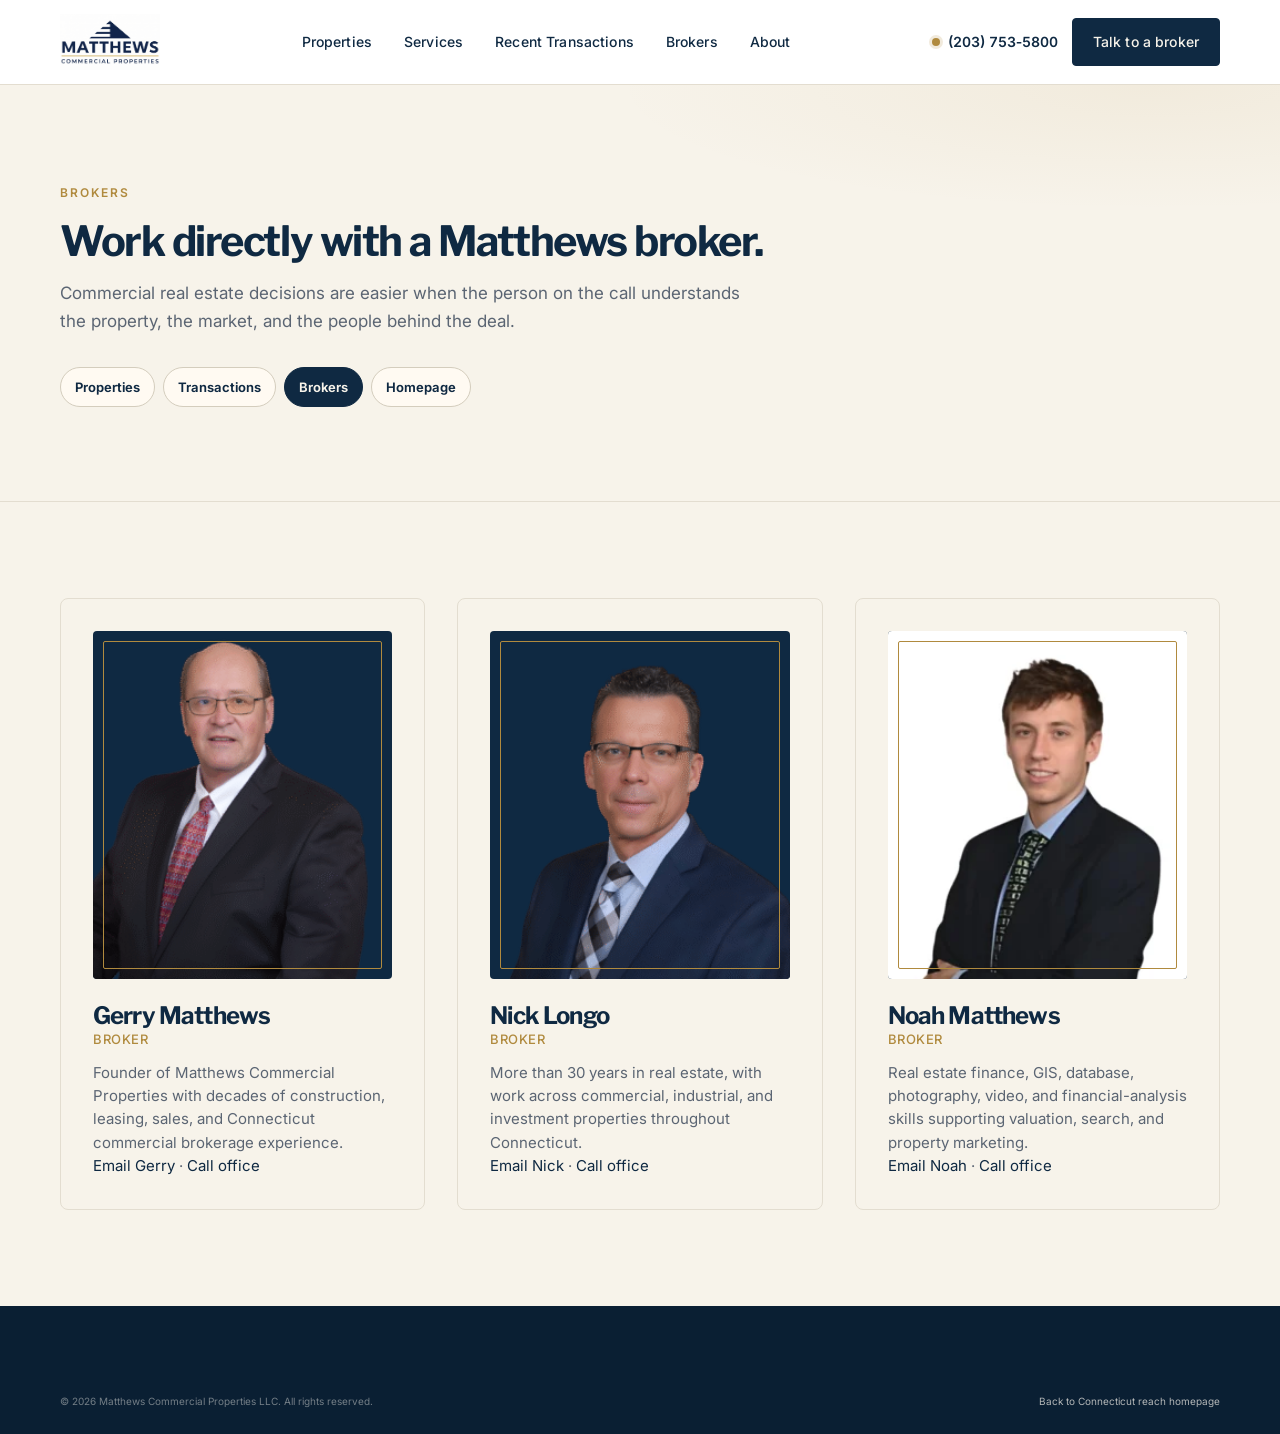
==== commit 0eeeb2ab: "Clean up Connecticut reach pages" ====
--- a/brokers-connecticut.html
+++ b/brokers-connecticut.html
@@ -4,7 +4,7 @@
     <meta charset="utf-8" />
     <meta name="viewport" content="width=device-width,initial-scale=1" />
     <title>Brokers — Matthews Commercial Properties</title>
-    <meta name="description" content="A page concept for Matthews Commercial Properties broker profiles with direct contact paths." />
+    <meta name="description" content="Meet the Matthews Commercial Properties brokers and contact the firm about commercial real estate in Connecticut." />
     <meta name="theme-color" content="#0f2942" />
     <link rel="preconnect" href="https://fonts.googleapis.com" />
     <link rel="preconnect" href="https://fonts.gstatic.com" crossorigin />
@@ -29,7 +29,20 @@
         <div class="header-cta">
           <a class="phone-link" href="tel:+12037535800"><span class="phone-dot" aria-hidden="true"></span>(203) 753&#8209;5800</a>
           <a class="btn btn-primary" href="connecticut-reach.html#contact">Talk to a broker</a>
+          <button class="nav-toggle" id="navToggle" aria-expanded="false" aria-controls="mobileNav" aria-label="Menu">
+            <span></span><span></span><span></span>
+          </button>
         </div>
+      </div>
+      <div class="mobile-nav" id="mobileNav" hidden>
+        <ul>
+          <li><a href="properties-connecticut.html">Properties</a></li>
+          <li><a href="connecticut-reach.html#services">Services</a></li>
+          <li><a href="transactions-connecticut.html">Recent Transactions</a></li>
+          <li><a href="brokers-connecticut.html">Brokers</a></li>
+          <li><a href="connecticut-reach.html#about">About</a></li>
+          <li><a href="connecticut-reach.html#contact">Contact</a></li>
+        </ul>
       </div>
     </header>
 
@@ -37,12 +50,12 @@
       <section class="subpage-hero">
         <div class="container">
           <span class="kicker">Brokers</span>
-          <h1>Simple profiles. Direct contact. No fragile headcount message.</h1>
+          <h1>Work directly with a Matthews broker.</h1>
           <p>
-            The broker page should not depend on a fixed number of people. Each person can be labeled
-            simply as Broker, with a direct contact path and a short practical bio.
+            Commercial real estate decisions are easier when the person on the call understands the
+            property, the market, and the people behind the deal.
           </p>
-          <nav class="subpage-tabs" aria-label="Page concepts">
+          <nav class="subpage-tabs" aria-label="Site pages">
             <a href="properties-connecticut.html">Properties</a>
             <a href="transactions-connecticut.html">Transactions</a>
             <a class="is-active" href="brokers-connecticut.html">Brokers</a>
@@ -59,18 +72,21 @@
               <h2>Gerry Matthews</h2>
               <p class="team-role">Broker</p>
               <p class="team-bio">Founder of Matthews Commercial Properties with decades of construction, leasing, sales, and Connecticut commercial brokerage experience.</p>
+              <p class="team-bio"><a href="mailto:info@matthewscommercial.com">Email Gerry</a> · <a href="tel:+12037535800">Call office</a></p>
             </article>
             <article class="team-card">
               <div class="team-portrait"><img src="assets/nick-longo.png" alt="Nick Longo" width="270" height="340" /></div>
               <h2>Nick Longo</h2>
               <p class="team-role">Broker</p>
               <p class="team-bio">More than 30 years in real estate, with work across commercial, industrial, and investment properties throughout Connecticut.</p>
+              <p class="team-bio"><a href="mailto:info@matthewscommercial.com">Email Nick</a> · <a href="tel:+12037535800">Call office</a></p>
             </article>
             <article class="team-card">
               <div class="team-portrait"><img src="assets/noah-matthews.webp" alt="Noah Matthews" width="270" height="340" /></div>
               <h2>Noah Matthews</h2>
               <p class="team-role">Broker</p>
               <p class="team-bio">Real estate finance, GIS, database, photography, video, and financial-analysis skills supporting valuation, search, and property marketing.</p>
+              <p class="team-bio"><a href="mailto:info@matthewscommercial.com">Email Noah</a> · <a href="tel:+12037535800">Call office</a></p>
             </article>
           </div>
         </div>
--- a/css/styles.css
+++ b/css/styles.css
@@ -309,22 +309,22 @@
 }
 
 .page-connecticut-reach .section-head h2 {
-  font-size: clamp(28px, 2.8vw, 38px);
-  line-height: 1.12;
-  letter-spacing: -0.032em;
+  font-size: clamp(24px, 2.35vw, 34px);
+  line-height: 1.16;
+  letter-spacing: -0.026em;
 }
 
 .page-connecticut-reach .proof-teaser-copy h2,
 .page-connecticut-reach .property-map-copy h3,
 .page-connecticut-reach .contact-copy h2,
 .page-connecticut-reach .about-copy h2 {
-  font-size: clamp(26px, 2.6vw, 36px);
-  line-height: 1.14;
-  letter-spacing: -0.03em;
+  font-size: clamp(24px, 2.25vw, 32px);
+  line-height: 1.18;
+  letter-spacing: -0.024em;
 }
 
 .page-connecticut-reach .section {
-  padding: clamp(56px, 8vw, 96px) 0;
+  padding: clamp(48px, 7vw, 82px) 0;
 }
 
 .page-connecticut-reach .section-head {
@@ -337,8 +337,8 @@
 }
 
 .page-connecticut-reach .case-title {
-  font-size: clamp(24px, 2.5vw, 32px);
-  letter-spacing: -0.028em;
+  font-size: clamp(22px, 2.15vw, 30px);
+  letter-spacing: -0.022em;
 }
 
 .hero-lede {
@@ -587,9 +587,9 @@
   align-items: start;
 }
 .page-architecture-copy h2 {
-  font-size: clamp(26px, 2.8vw, 38px);
-  line-height: 1.12;
-  letter-spacing: -0.032em;
+  font-size: clamp(24px, 2.3vw, 32px);
+  line-height: 1.16;
+  letter-spacing: -0.024em;
   margin-bottom: var(--s-4);
 }
 .page-architecture-copy p {
@@ -1421,9 +1421,9 @@
 }
 .subpage-hero h1 {
   max-width: 760px;
-  font-size: clamp(36px, 4vw, 56px);
-  line-height: 1.06;
-  letter-spacing: -0.045em;
+  font-size: clamp(30px, 3.25vw, 46px);
+  line-height: 1.1;
+  letter-spacing: -0.035em;
   margin-bottom: var(--s-4);
 }
 .subpage-hero p {
@@ -1469,9 +1469,9 @@
 }
 .subpage-panel h2,
 .subpage-panel h3 {
-  font-size: clamp(24px, 2.4vw, 34px);
-  line-height: 1.13;
-  letter-spacing: -0.03em;
+  font-size: clamp(22px, 2vw, 30px);
+  line-height: 1.16;
+  letter-spacing: -0.024em;
   margin-bottom: var(--s-4);
 }
 .subpage-panel p {
